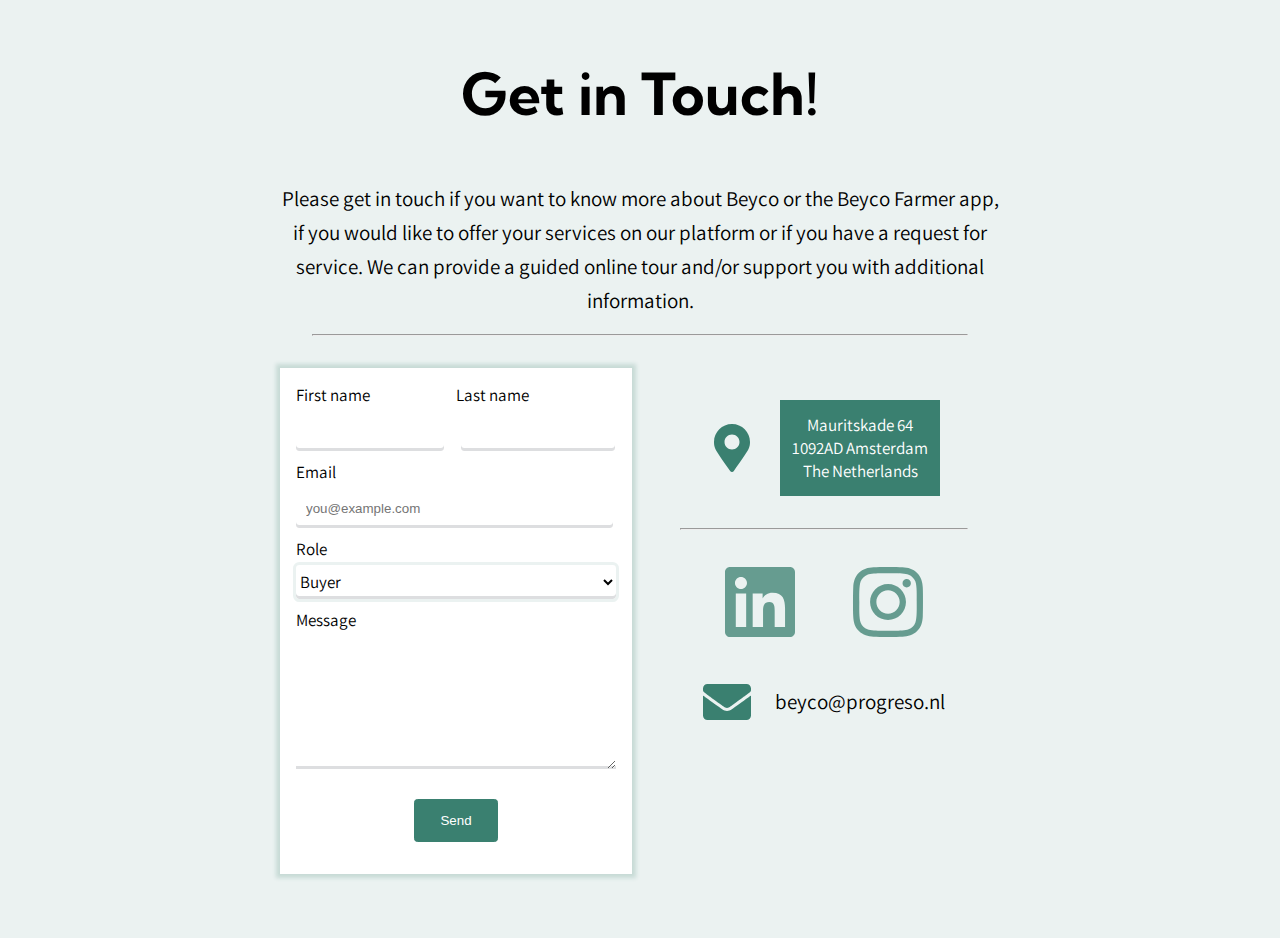
==== index.html @ 0133078c "." ====
<!DOCTYPE html>
<html lang="en">

<head>
    <meta charset="UTF-8">
    <meta http-equiv="X-UA-Compatible" content="IE=edge">
    <meta name="viewport" content="width=device-width, initial-scale=1.0">
    <title>Document</title>
    <link rel="stylesheet" href="styles/style.css">
</head>

<body>

    <main>


        <div class="grid-item-1">
            <h1 id="title">Get in Touch!</h1>
            <p id="intro">Please get in touch if you want to know more about Beyco or the Beyco Farmer app, if you
                would like to offer your services on our platform or if you have a request for service. We can
                provide a guided online tour and/or support you with additional information.</p>
            <hr class="line">
        </div>
        <div class="grid-item-2">

            <form>
                <div id="name">
                    <label class="label" for="firstname"> First name</label>
                    <label class="label" for="lastname"> Last name</label>
                </div>
                <input type="text" class="input" id="firstname">
                <input type="text" class="input2" id="lastname">
                <label class="label" for="email">Email</label>
                <input type="email" class="input1" id="email" placeholder="you@example.com">
                <label class="label">Role</label>
                <select id="role" name="Role">
                    <option value="Buyer">Buyer</option>
                    <option value="Seller">Seller</option>
                    <option value="Trader">Trader</option>
                </select>
                <!-- <input type="text" class="input"> -->
                <label class="label" for="message">Message</label>
                <textarea id="message" name="subject" placeholder="Write something..">
                </textarea>
                <div id="name1">
                    <input type="submit" value="Send" id="sendbutton">
                </div>
            </form>

        </div>
        <section class="grid-item-3">
            <div class="container">
                <img src="/assets/map-marker-alt-solid.svg" alt="map-icon" class="icons">

                <div id="adress">
                    <ul>
                        <li>Mauritskade 64</li>
                        <li>1092AD Amsterdam</li>
                        <li>The Netherlands</li>
                    </ul>
                </div>
            </div>
            <hr class="line">
            <div class="container">
                <a href="https://nl.linkedin.com/company/beyco-nl" target="_blank"> <img
                        src="/assets/linkedin-brands.svg" alt="linkedin" class="iconsSocials"></a>
                <a href="https://www.instagram.com/beyco.nl/" target="_blank"> <img src="/assets/instagram-brands.svg"
                        alt="instagram" class="iconsSocials"></a>
            </div>
            <div class="container">
                <img src="/assets/envelope-solid.svg" alt="email" class="icons">
                <p id="intro">beyco@progreso.nl</p>
            </div>
        </section>




    </main>

    <script src="scripts/script.js"></script>
</body>

</html>
---- styles/style.css ----
@import url('https://fonts.googleapis.com/css2?family=Kumbh+Sans&display=swap');
@import url('https://fonts.googleapis.com/css2?family=Assistant&display=swap');

* {
    margin: 0;
    padding: 0;

}


main {
    display: grid;
    grid-template-columns: 1fr 1fr;
    grid-gap: 1em;
    width: 45em;
    margin: 0 auto;
    padding-top: 4em;
    padding-bottom: 4em;

}

body {
    background-color: #EBF2F1;
}

#title {
    font-family: 'Kumbh Sans', sans-serif;
    font-size: 58px;
    line-height: 60px;
    letter-spacing: 3%;
    padding-bottom: 1em;

}

#intro {
    font-family: 'Assistant', sans-serif;
    font-size: 21px;
    line-height: 34px;

}

.line {

    margin: 1em 2em 1em 2em;
    color: #3A8070;
}


.grid-item-1 {

    text-align: center;
    grid-column-start: 1;
    grid-column-end: 3;

}

.input {

    align-items: flex-start;
    border-radius: 3.4px;
    border: none;
    box-shadow: inset 0px -3px 0px #DDDEE0;
    width: 43%;
    height: 3em;
    padding-left: 10px;
    margin-top: 5px;
    margin-bottom: 10px;
    /* outline: 3px solid #EBF2F1; */

}

.input:hover {
    outline: 3px solid #EBF2F1;

}

.input:focus {
    box-shadow: inset 0px -3px 0px #3A8070;
    outline: 3px solid #EBF2F1;

}

.input2 {

    align-items: flex-start;
    box-shadow: inset 0px -3px 0px #DDDEE0;
    border-radius: 3.4px;
    border: none;
    width: 11em;
    width: 48%;
    height: 3em;
    padding-left: 10px;
    margin-left: 1em;
    margin-top: 5px;
    margin-bottom: 10px;
    box-sizing: border-box;


}

.input2:hover {

    outline: 3px solid #EBF2F1;
}

.input2:focus {
    box-shadow: inset 0px -3px 0px #3A8070;
    outline: 3px solid #EBF2F1;

}

.input1 {

    box-shadow: inset 0px -3px 0px #DDDEE0;
    border-radius: 3.4px;
    border: none;
    width: 96%;
    height: 3em;
    padding-left: 10px;
    margin-top: 5px;
    margin-bottom: 10px;

}

.input1:hover {

    outline: 3px solid #EBF2F1;
}

.input1:focus {
    box-shadow: inset 0px -3px 0px #3A8070;
    outline: 3px solid #EBF2F1;

}

.label {

    display: flex;
    font-family: 'Assistant', sans-serif;
    font-size: 17px;
    line-height: 22px;
    flex: 1;

}

select {
    display: flex;
    font-family: 'Assistant', sans-serif;
    font-size: 17px;
    line-height: 22px;
    flex: 1;
    width: 100%;
    height: 2em;
    margin-top: 5px;
    margin-bottom: 10px;
    background-color: #FFFFFF;
    box-shadow: inset 0px -3px 0px #DDDEE0;
    outline: 3px solid #EBF2F1;
    border: none;
    border-radius: 3.4px;
}

select:hover {

    outline: 3px solid #EBF2F1;
}

select:focus {
    box-shadow: inset 0px -3px 0px #3A8070;
    outline: 3px solid #EBF2F1;

}

#name {
    display: flex;

}

#name1 {
    display: flex;
    justify-content: center;
    margin: 1em;
}

textarea {
    min-width: 100%;
    min-height: 10em;
    max-width: 24em;
    max-height: 14em;
    margin-top: 5px;
    margin-bottom: 10px;
    border: none;
    box-shadow: inset 0px -3px 0px #DDDEE0;

}

textarea:hover {

    outline: 3px solid #EBF2F1;
}

textarea:focus {
    box-shadow: inset 0px -3px 0px #3A8070;
    outline: 3px solid #EBF2F1;

}

#sendbutton {
    background-color: #3A8070;
    color: #FFFFFF;

    padding: 12.75px 25.5px;
    border: 1px solid #3A8070;
    border-radius: 3.4px;
    cursor: pointer;

}

#sendbutton:hover {

    background-color: #FFFFFF;
    color: #3A8070;
    box-shadow: 0px 0px 0px 4px rgba(58, 128, 112, 0.2);
}



.grid-item-2 {
    background-color: #FFFFFF;
    display: flex;
    padding: 1em;
    box-shadow: 0px 0px 4px 4px rgba(58, 128, 112, 0.2);

}

.grid-item-3 {

    text-align: center;
}

#adress {

    width: 10em;
    height: 6em;
    background-color: #3A8070;
    display: flex;
    align-items: center;
    justify-content: center;



}

.icons {
    width: 3em;
    height: 3em;
    margin-right: 1.5em;
    /* verander kleur in svg */
}

.iconsSocials {
    width: 5em;
    height: 5em;
    margin: 0em 1.5em 0em 1.5em;
    opacity: 75%;
    box-sizing: border-box;
}

.iconsSocials:hover {
    opacity: 100%;
    border-bottom: 2px solid #3A8070;

}

.container {

    display: flex;
    justify-content: center;
    align-items: center;
    margin-bottom: 2em;
    margin-top: 2em;

}


li {
    line-height: 23px;
    list-style: none;
    font-family: 'Assistant', sans-serif;
    font-size: 17px;
    color: #FFFFFF;

}




@media only screen and (max-width: 776px) {

    main {
        width: 30em;
    }

    .grid-item-2 {
        text-align: center;
        grid-column-start: 1;
        grid-column-end: 3;
        justify-content: center;
    }

    .grid-item-3 {
        text-align: center;
        grid-column-start: 1;
        grid-column-end: 3;
    }

}


@media only screen and (max-width: 576px) {

    main {
        width: 25em;

    }

    .grid-item-2 {
        text-align: center;
        grid-column-start: 1;
        grid-column-end: 3;
        justify-content: center;
    }

    .grid-item-3 {
        text-align: center;
        grid-column-start: 1;
        grid-column-end: 3;
    }

}
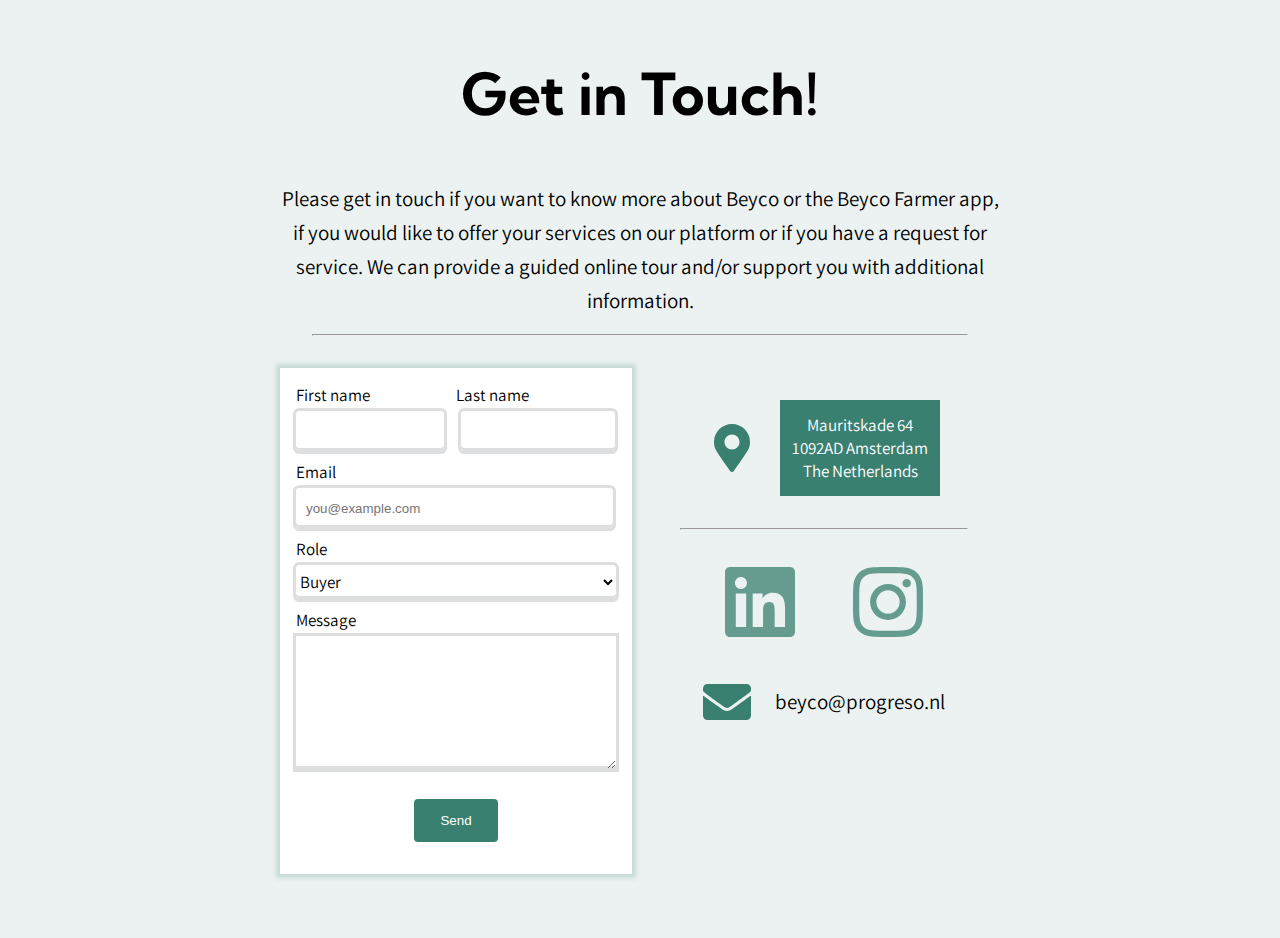
==== commit 1f4fe75c: "responsiveness" ====
--- a/index.html
+++ b/index.html
@@ -37,6 +37,7 @@
                     <option value="Buyer">Buyer</option>
                     <option value="Seller">Seller</option>
                     <option value="Trader">Trader</option>
+                    <option value="Other">Other</option>
                 </select>
                 <!-- <input type="text" class="input"> -->
                 <label class="label" for="message">Message</label>
@@ -50,7 +51,7 @@
         </div>
         <section class="grid-item-3">
             <div class="container">
-                <img src="/assets/map-marker-alt-solid.svg" alt="map-icon" class="icons">
+                <img src="assets/map-marker-alt-solid.svg" alt="map-icon" class="icons">
 
                 <div id="adress">
                     <ul>
@@ -63,12 +64,12 @@
             <hr class="line">
             <div class="container">
                 <a href="https://nl.linkedin.com/company/beyco-nl" target="_blank"> <img
-                        src="/assets/linkedin-brands.svg" alt="linkedin" class="iconsSocials"></a>
-                <a href="https://www.instagram.com/beyco.nl/" target="_blank"> <img src="/assets/instagram-brands.svg"
+                        src="assets/linkedin-brands.svg" alt="linkedin" class="iconsSocials"></a>
+                <a href="https://www.instagram.com/beyco.nl/" target="_blank"> <img src="assets/instagram-brands.svg"
                         alt="instagram" class="iconsSocials"></a>
             </div>
             <div class="container">
-                <img src="/assets/envelope-solid.svg" alt="email" class="icons">
+                <img src="assets/envelope-solid.svg" alt="email" class="icons">
                 <p id="intro">beyco@progreso.nl</p>
             </div>
         </section>
--- a/styles/style.css
+++ b/styles/style.css
@@ -65,12 +65,13 @@
     padding-left: 10px;
     margin-top: 5px;
     margin-bottom: 10px;
-    /* outline: 3px solid #EBF2F1; */
+    outline: 3px solid #DDDEE0;
 
 }
 
 .input:hover {
     outline: 3px solid #EBF2F1;
+    box-shadow: inset 0px -3px 0px #EBF2F1;
 
 }
 
@@ -94,12 +95,13 @@
     margin-top: 5px;
     margin-bottom: 10px;
     box-sizing: border-box;
+    outline: 3px solid #DDDEE0;
 
 
 }
 
 .input2:hover {
-
+    box-shadow: inset 0px -3px 0px #EBF2F1;
     outline: 3px solid #EBF2F1;
 }
 
@@ -119,11 +121,12 @@
     padding-left: 10px;
     margin-top: 5px;
     margin-bottom: 10px;
+    outline: 3px solid #DDDEE0;
 
 }
 
 .input1:hover {
-
+    box-shadow: inset 0px -3px 0px #EBF2F1;
     outline: 3px solid #EBF2F1;
 }
 
@@ -155,13 +158,14 @@
     margin-bottom: 10px;
     background-color: #FFFFFF;
     box-shadow: inset 0px -3px 0px #DDDEE0;
-    outline: 3px solid #EBF2F1;
-    border: none;
-    border-radius: 3.4px;
+    /* outline: 3px solid #EBF2F1; */
+    border: none;
+    border-radius: 3.4px;
+    outline: 3px solid #DDDEE0;
 }
 
 select:hover {
-
+    box-shadow: inset 0px -3px 0px #EBF2F1;
     outline: 3px solid #EBF2F1;
 }
 
@@ -191,11 +195,12 @@
     margin-bottom: 10px;
     border: none;
     box-shadow: inset 0px -3px 0px #DDDEE0;
+    outline: 3px solid #DDDEE0;
 
 }
 
 textarea:hover {
-
+    box-shadow: inset 0px -3px 0px #EBF2F1;
     outline: 3px solid #EBF2F1;
 }
 
@@ -317,13 +322,35 @@
 }
 
 
-@media only screen and (max-width: 576px) {
+@media only screen and (min-width: 360px) and (max-width:480px) {
 
     main {
-        width: 25em;
-
-    }
-
+        width: 20em; 
+    }
+
+    #title{
+        font-size: 45px;       
+    }
+
+    #intro{
+        font-size: 16px;
+        line-height: 25px;
+    }
+
+    .input{
+        width: 45%;
+    }
+
+    .input2{
+        width: 45%;
+    }
+    
+    .grid-item-1 {
+        text-align: center;
+        grid-column-start: 1;
+        grid-column-end: 3;
+        justify-content: center;
+    }
     .grid-item-2 {
         text-align: center;
         grid-column-start: 1;
